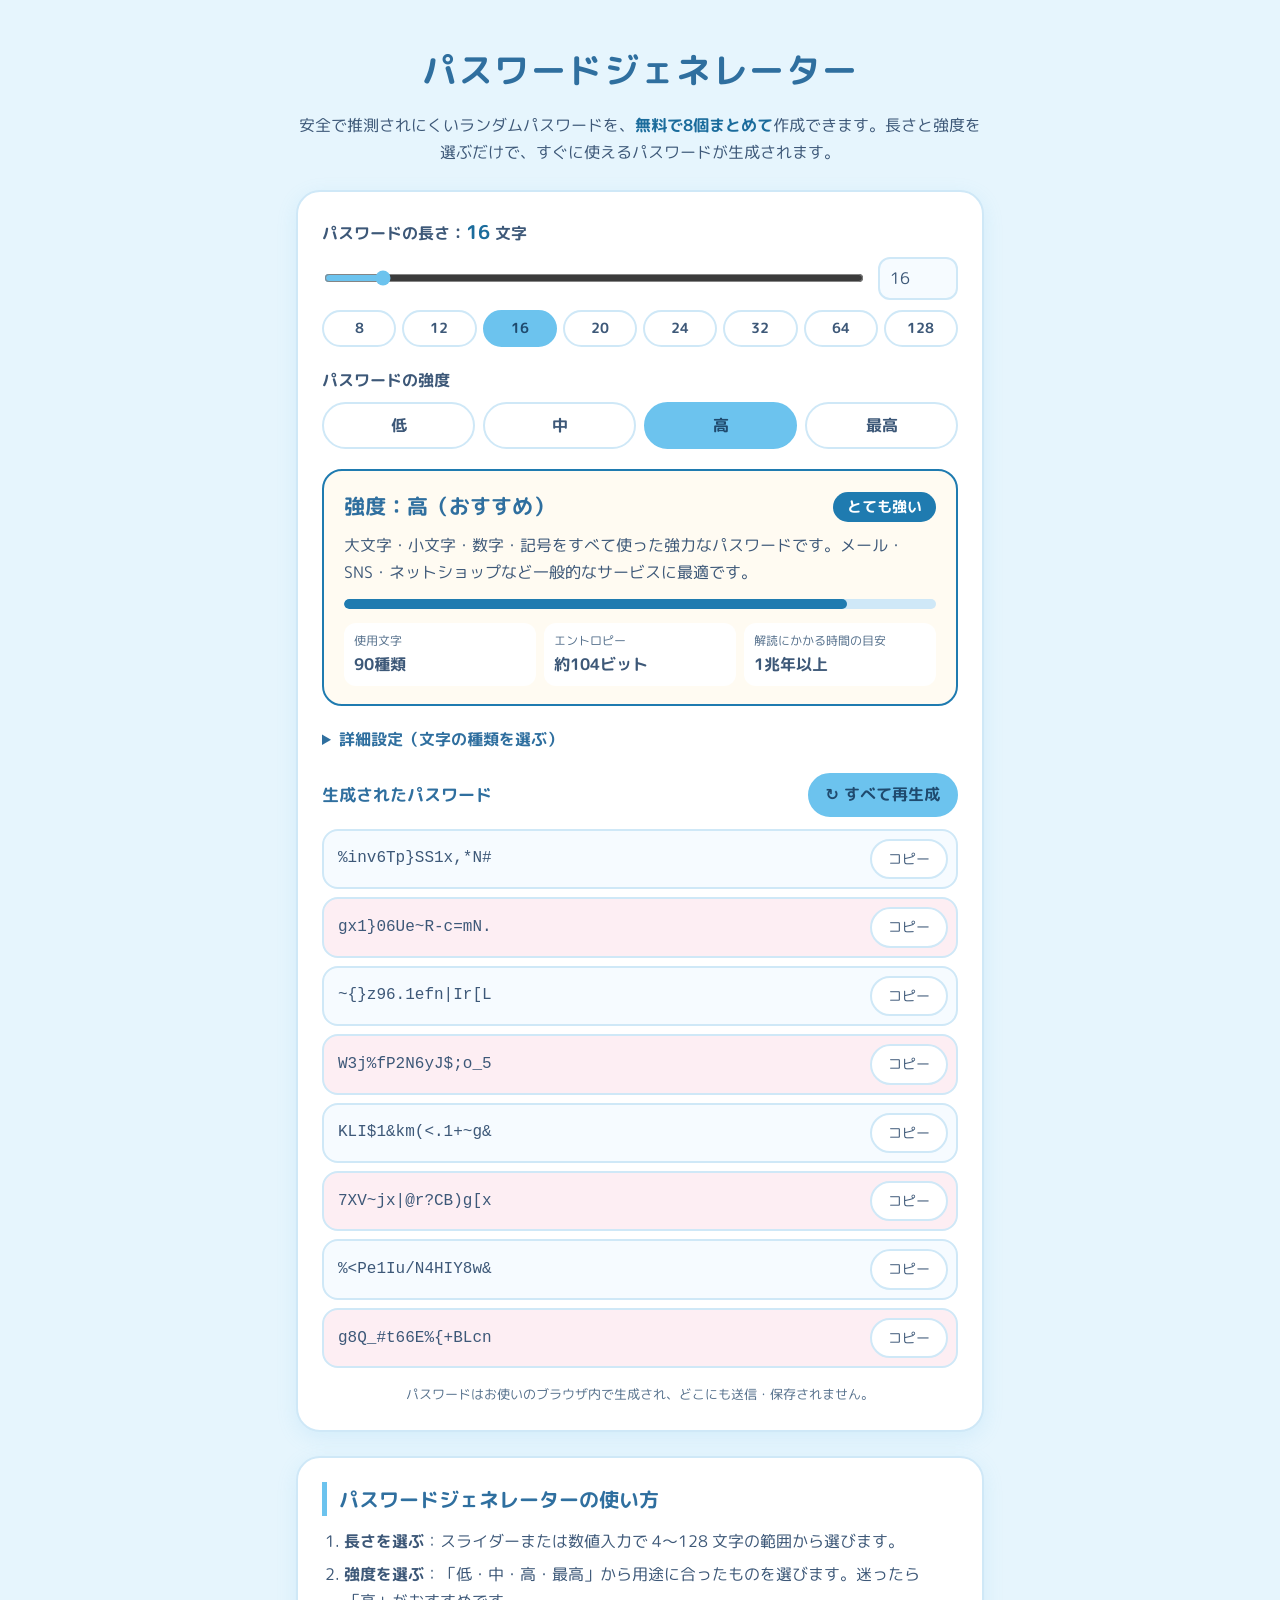
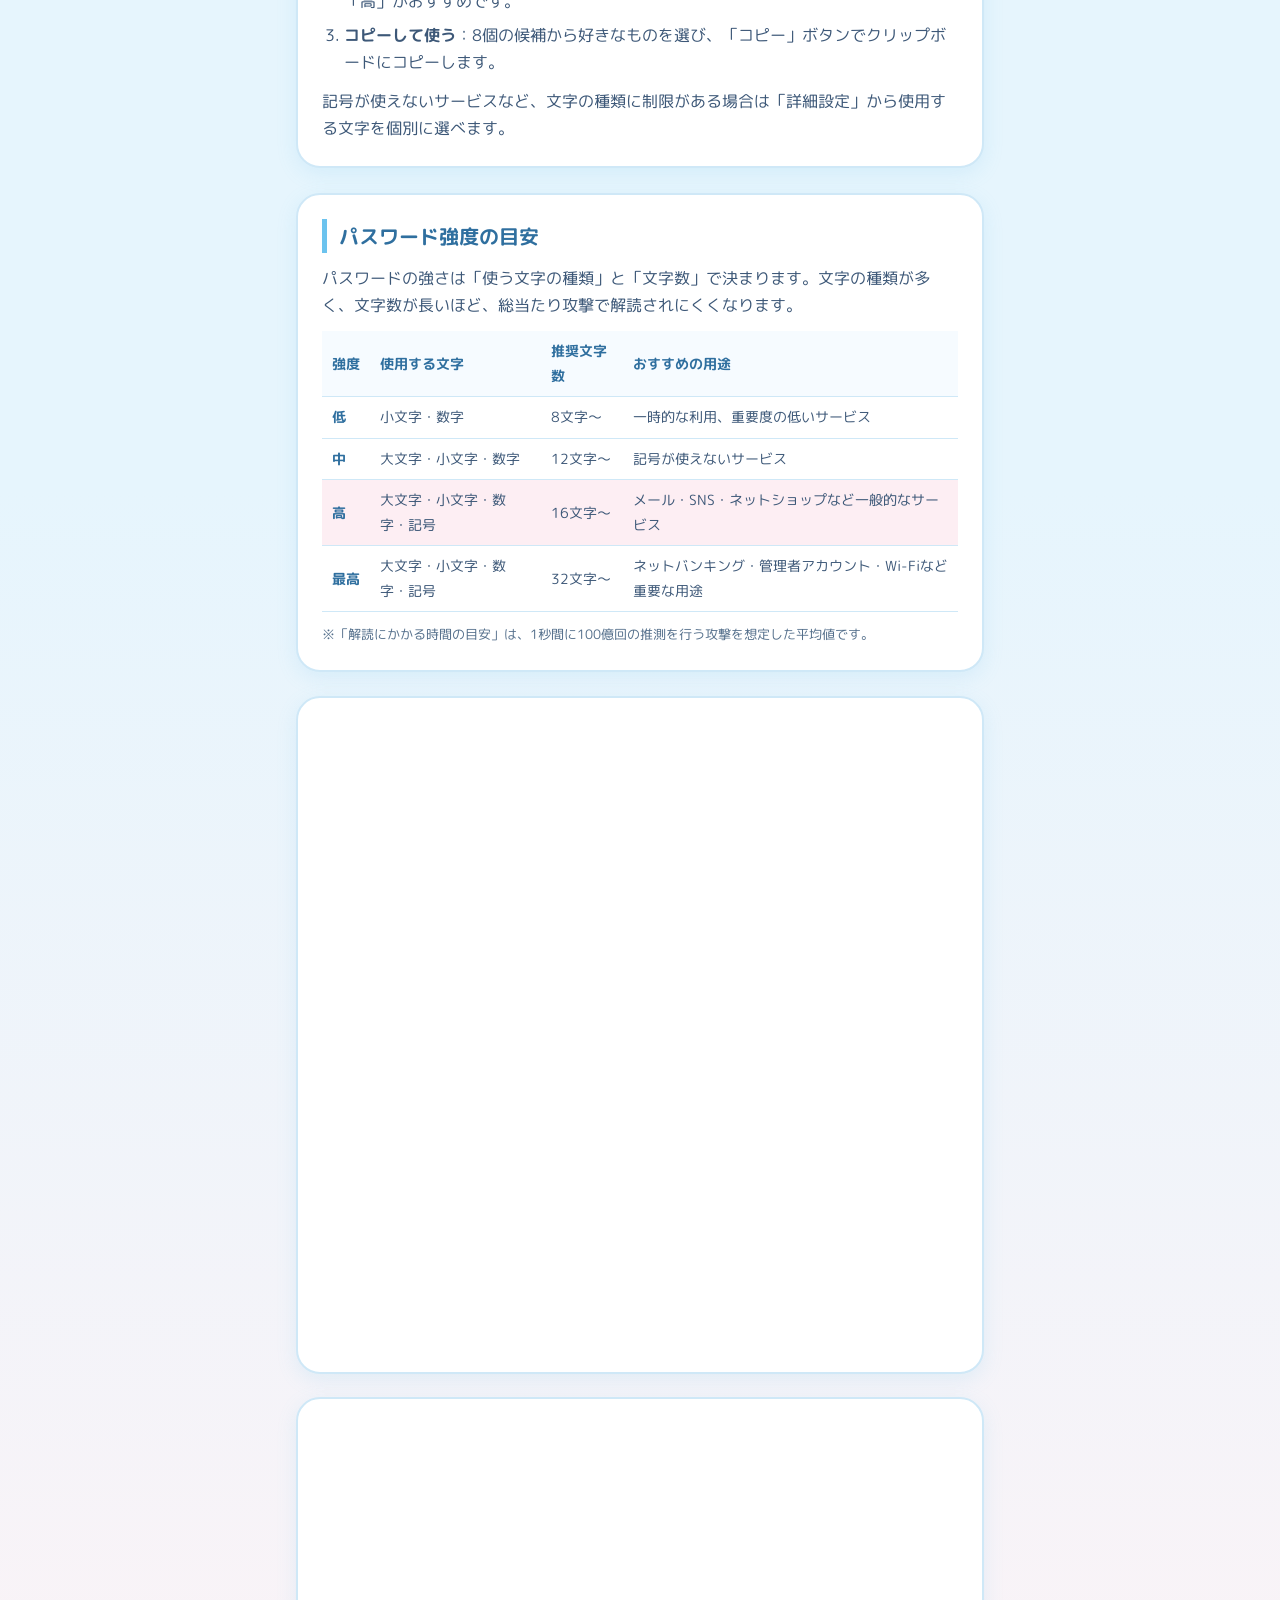
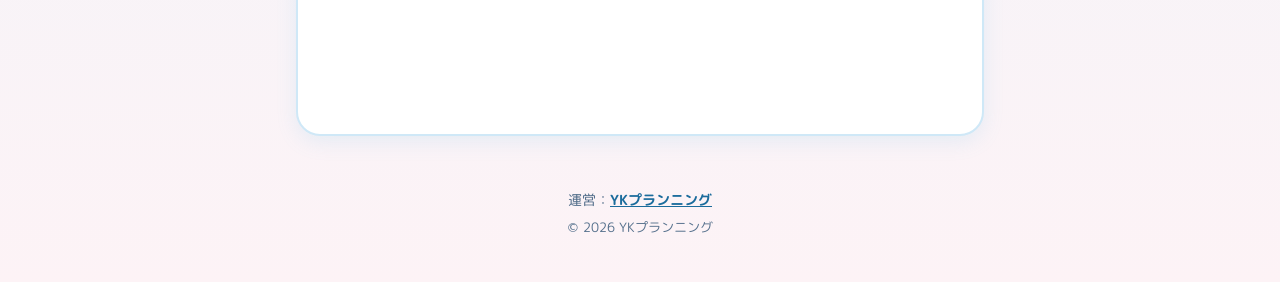
==== index.html @ ddbe7fe0 "Initial commit: password generator" ====
<!doctype html>
<html lang="ja">
<head>
  <meta charset="utf-8">
  <meta name="viewport" content="width=device-width, initial-scale=1">
  <title>パスワードジェネレーター｜安全なランダムパスワードを無料で一括生成</title>
  <meta name="description" content="安全で強力なランダムパスワードを無料で8個まとめて生成できるパスワードジェネレーター。長さ（4〜128文字）と強度（低・中・高・最高）を選ぶだけ。英大文字・小文字・数字・記号の指定や紛らわしい文字の除外にも対応。パスワードはブラウザ内で生成され、外部に送信されません。">
  <meta name="keywords" content="パスワードジェネレーター,パスワード生成,ランダムパスワード,パスワード作成,強力なパスワード,安全なパスワード,パスワード自動生成">
  <meta name="theme-color" content="#bfe6fa">
  <meta name="color-scheme" content="light">
  <link rel="canonical" href="https://password.yk-planning.jp/">
  <meta property="og:type" content="website">
  <meta property="og:url" content="https://password.yk-planning.jp/">
  <meta property="og:site_name" content="パスワードジェネレーター｜YKプランニング">
  <meta property="og:title" content="パスワードジェネレーター｜安全なランダムパスワードを無料で一括生成">
  <meta property="og:description" content="長さと強度を選ぶだけで、安全なパスワードを8個まとめて生成。ブラウザ内で完結し、外部に送信されません。">
  <meta property="og:locale" content="ja_JP">
  <meta name="twitter:card" content="summary">
  <link rel="icon" href="favicon.svg" type="image/svg+xml">
  <link rel="preload" href="fonts/mplus-rounded-400.woff2" as="font" type="font/woff2" crossorigin>
  <link rel="preload" href="fonts/mplus-rounded-700.woff2" as="font" type="font/woff2" crossorigin>
  <style>
    @font-face {
      font-family: "M PLUS Rounded 1c";
      font-weight: 400;
      font-display: swap;
      src: url("fonts/mplus-rounded-400.woff2") format("woff2");
    }

    @font-face {
      font-family: "M PLUS Rounded 1c";
      font-weight: 700;
      font-display: swap;
      src: url("fonts/mplus-rounded-700.woff2") format("woff2");
    }

    :root {
      --bg: #e6f5fd;
      --bg-accent: #fdf3f6;
      --card: #ffffff;
      --text: #3d5878;
      --heading: #2f6f9f;
      --muted: #55708c;
      --border: #cfe8f7;
      --accent: #6cc3ee;
      --accent-strong: #1b6c9c;
      --accent-hover: #93d3f3;
      --accent-text: #1f4a6e;
      --pink: #f6b9cb;
      --pink-soft: #fdeef3;
      --cream: #fffbf2;
      --input-bg: #f6fbff;
      /* OS がダークモードでもパステル配色を維持する */
      color-scheme: light;
    }

    * { box-sizing: border-box; }

    body {
      margin: 0;
      background: linear-gradient(180deg, var(--bg) 0%, var(--bg) 60%, var(--bg-accent) 100%);
      color: var(--text);
      font-family: "M PLUS Rounded 1c", system-ui, "Hiragino Maru Gothic ProN", "Hiragino Sans", "Noto Sans JP", sans-serif;
      line-height: 1.7;
    }

    main {
      max-width: 720px;
      margin: 0 auto;
      padding: 0 16px;
    }

    .site-header {
      max-width: 720px;
      margin: 0 auto;
      padding: 40px 16px 24px;
      text-align: center;
    }

    h1 {
      font-size: clamp(1.6rem, 5vw, 2.2rem);
      color: var(--heading);
      margin: 0 0 12px;
      letter-spacing: 0.04em;
    }

    .lead { margin: 0; }
    .lead strong { color: var(--accent-strong); }

    h2 {
      font-size: 1.25rem;
      color: var(--heading);
      margin: 0 0 12px;
      padding-left: 12px;
      border-left: 5px solid var(--accent);
    }

    h3 {
      font-size: 1.05rem;
      color: var(--heading);
      margin: 0;
    }

    .card {
      background: var(--card);
      border: 2px solid var(--border);
      border-radius: 24px;
      padding: 24px;
      margin-bottom: 24px;
      box-shadow: 0 6px 20px rgba(108, 195, 238, 0.15);
    }

    .visually-hidden {
      position: absolute;
      width: 1px;
      height: 1px;
      overflow: hidden;
      clip: rect(0 0 0 0);
    }

    button {
      font: inherit;
      cursor: pointer;
      border: 2px solid var(--border);
      border-radius: 999px;
      padding: 6px 16px;
      background: var(--card);
      color: var(--text);
      transition: background-color 0.15s, border-color 0.15s;
    }

    button:hover { border-color: var(--accent); background: var(--input-bg); }

    button.primary {
      background: var(--accent);
      border-color: var(--accent);
      color: var(--accent-text);
      font-weight: 700;
    }

    button.primary:hover { background: var(--accent-hover); border-color: var(--accent-hover); }

    .field { margin-bottom: 20px; }

    .field-title {
      display: block;
      margin-bottom: 8px;
      font-weight: 700;
    }

    .field-title strong { color: var(--accent-strong); font-size: 1.2em; }

    .length-row {
      display: flex;
      gap: 12px;
      align-items: center;
    }

    #length { flex: 1; accent-color: var(--accent); }

    #length-number {
      width: 80px;
      padding: 6px 10px;
      font: inherit;
      border: 2px solid var(--border);
      border-radius: 12px;
      background: var(--input-bg);
      color: var(--text);
    }

    .length-presets {
      display: grid;
      grid-template-columns: repeat(8, 1fr);
      gap: 6px;
      margin-top: 10px;
    }

    .length-presets button {
      padding: 4px 0;
      font-size: 0.9rem;
      font-weight: 700;
    }

    .length-presets button[aria-pressed="true"] {
      background: var(--accent);
      border-color: var(--accent);
      color: var(--accent-text);
    }

    @media (max-width: 520px) {
      .length-presets { grid-template-columns: repeat(4, 1fr); }
    }

    .levels {
      display: grid;
      grid-template-columns: repeat(4, 1fr);
      gap: 8px;
    }

    .levels label { position: relative; }
    .levels input { position: absolute; opacity: 0; }

    .levels span {
      display: block;
      text-align: center;
      padding: 8px 0;
      border: 2px solid var(--border);
      border-radius: 999px;
      cursor: pointer;
      font-weight: 700;
    }

    .levels input:checked + span {
      background: var(--accent);
      border-color: var(--accent);
      color: var(--accent-text);
    }

    .levels input:focus-visible + span { outline: 3px solid var(--pink); outline-offset: 2px; }

    /* 強度の説明ボックス */
    .strength-box {
      --level-color: var(--accent);
      background: var(--cream);
      border: 2px solid var(--level-color);
      border-radius: 20px;
      padding: 18px 20px;
      margin-bottom: 20px;
    }

    .strength-head {
      display: flex;
      align-items: center;
      justify-content: space-between;
      gap: 12px;
      flex-wrap: wrap;
    }

    .strength-level {
      font-size: 1.3rem;
      font-weight: 700;
      color: var(--heading);
    }

    .strength-badge {
      padding: 2px 14px;
      border-radius: 999px;
      background: var(--level-color);
      color: #fff;
      font-weight: 700;
      font-size: 0.95rem;
    }

    .strength-desc {
      margin: 8px 0 12px;
      font-size: 1rem;
    }

    .meter-bar {
      height: 10px;
      border-radius: 999px;
      background: var(--border);
      overflow: hidden;
    }

    #meter-fill {
      height: 100%;
      width: 0;
      border-radius: 999px;
      background: var(--level-color);
      transition: width 0.25s;
    }

    .strength-stats {
      display: grid;
      grid-template-columns: repeat(3, 1fr);
      gap: 8px;
      margin: 14px 0 0;
    }

    .strength-stats div {
      background: var(--card);
      border-radius: 12px;
      padding: 8px 10px;
    }

    .strength-stats dt {
      font-size: 0.75rem;
      color: var(--muted);
    }

    .strength-stats dd {
      margin: 0;
      font-weight: 700;
    }

    .advanced summary {
      cursor: pointer;
      font-weight: 700;
      color: var(--heading);
    }

    .options {
      display: grid;
      gap: 6px;
      margin-top: 10px;
    }

    .options input { accent-color: var(--accent); }

    /* 生成結果 */
    .results-head {
      display: flex;
      justify-content: space-between;
      align-items: center;
      gap: 12px;
      margin: 8px 0 12px;
      flex-wrap: wrap;
    }

    .results {
      list-style: none;
      margin: 0;
      padding: 0;
      display: grid;
      gap: 8px;
      min-height: 440px;
      align-content: start;
    }

    .results li {
      display: flex;
      align-items: center;
      gap: 8px;
      padding: 8px 8px 8px 14px;
      background: var(--input-bg);
      border: 2px solid var(--border);
      border-radius: 16px;
    }

    .results li:nth-child(even) { background: var(--pink-soft); }

    .results code {
      flex: 1;
      min-width: 0;
      font-family: ui-monospace, "SFMono-Regular", Consolas, monospace;
      font-size: 1rem;
      overflow-wrap: anywhere;
      user-select: all;
    }

    .results button { flex-shrink: 0; font-size: 0.9rem; }
    .results button.copied { background: var(--pink); border-color: var(--pink); color: var(--accent-text); }

    .note {
      margin: 16px 0 0;
      font-size: 0.8rem;
      color: var(--muted);
      text-align: center;
    }

    /* 解説コンテンツ */
    .content ol, .content ul { padding-left: 1.4em; margin: 0 0 12px; }
    .content li { margin-bottom: 6px; }
    .content p { margin: 0 0 12px; }
    .content p:last-child { margin-bottom: 0; }
    .small { font-size: 0.8rem; color: var(--muted); }

    .table-wrap { overflow-x: auto; margin-bottom: 12px; }

    table {
      width: 100%;
      border-collapse: collapse;
      font-size: 0.9rem;
    }

    th, td {
      padding: 8px 10px;
      border-bottom: 1px solid var(--border);
      text-align: left;
    }

    thead th {
      background: var(--input-bg);
      color: var(--heading);
    }

    tbody th { white-space: nowrap; color: var(--heading); }
    tr.recommended { background: var(--pink-soft); }

    .sources {
      margin-top: 16px;
      padding: 12px 16px;
      background: var(--input-bg);
      border-radius: 16px;
      font-size: 0.85rem;
    }

    .sources h3 { font-size: 0.9rem; margin-bottom: 4px; }
    .sources ul { margin: 0; }
    .sources li { margin-bottom: 2px; }
    .content a { color: var(--accent-strong); }

    /* 画面外の解説セクションはスクロールされるまでレイアウトを省略する */
    .content {
      content-visibility: auto;
      contain-intrinsic-size: auto 500px;
    }

    .faq details {
      border-bottom: 1px solid var(--border);
      padding: 10px 0;
    }

    .faq summary {
      cursor: pointer;
      font-weight: 700;
    }

    .faq details p { margin: 8px 0 0; }

    .site-footer {
      text-align: center;
      padding: 24px 16px 40px;
      font-size: 0.9rem;
      color: var(--muted);
    }

    .site-footer p { margin: 4px 0; }

    .site-footer a {
      color: var(--accent-strong);
      font-weight: 700;
    }

    .copyright { font-size: 0.8rem; }

    @media (max-width: 520px) {
      .card { padding: 18px 16px; }
      .strength-stats { grid-template-columns: 1fr; }
    }
  </style>
  <script type="application/ld+json">
  {
    "@context": "https://schema.org",
    "@type": "WebApplication",
    "name": "パスワードジェネレーター",
    "url": "https://password.yk-planning.jp/",
    "publisher": { "@type": "Organization", "name": "YKプランニング", "url": "https://yk-planning.jp/" },
    "description": "安全なランダムパスワードを無料で8個まとめて生成できるWebツール。長さと強度を自由に変更できます。",
    "applicationCategory": "SecurityApplication",
    "operatingSystem": "All",
    "inLanguage": "ja",
    "offers": { "@type": "Offer", "price": "0", "priceCurrency": "JPY" }
  }
  </script>
  <script type="application/ld+json">
  {
    "@context": "https://schema.org",
    "@type": "FAQPage",
    "mainEntity": [
      {
        "@type": "Question",
        "name": "生成したパスワードはどこかに保存・送信されますか？",
        "acceptedAnswer": { "@type": "Answer", "text": "いいえ。パスワードはお使いのブラウザ内でのみ生成され、サーバーへの送信や保存は一切行いません。" }
      },
      {
        "@type": "Question",
        "name": "パスワードは何文字にすればよいですか？",
        "acceptedAnswer": { "@type": "Answer", "text": "一般的なWebサービスでは英大文字・小文字・数字・記号を含む16文字以上を推奨します。金融サービスや管理者アカウントなど重要な用途では20文字以上がおすすめです。" }
      },
      {
        "@type": "Question",
        "name": "パスワードは定期的に変更したほうがよいですか？",
        "acceptedAnswer": { "@type": "Answer", "text": "いいえ、定期的な変更は不要です。総務省やNIST（米国国立標準技術研究所）も、定期変更を求めない方針を示しています。使い回しのない強力なパスワードを設定し、サービスからの流出など漏えいの事実があった場合にすぐ変更しましょう。" }
      },
      {
        "@type": "Question",
        "name": "どのくらい安全な乱数を使っていますか？",
        "acceptedAnswer": { "@type": "Answer", "text": "ブラウザ標準の暗号論的に安全な乱数生成器（Web Crypto API の crypto.getRandomValues）を使用しています。" }
      },
      {
        "@type": "Question",
        "name": "記号が使えないサービスではどうすればよいですか？",
        "acceptedAnswer": { "@type": "Answer", "text": "強度「中」を選ぶか、詳細設定で記号のチェックを外してください。その分、文字数を長めにすると強度を保てます。" }
      }
    ]
  }
  </script>
</head>
<body>
  <header class="site-header">
    <h1>パスワードジェネレーター</h1>
    <p class="lead">安全で推測されにくいランダムパスワードを、<strong>無料で8個まとめて</strong>作成できます。長さと強度を選ぶだけで、すぐに使えるパスワードが生成されます。</p>
  </header>

  <main>
    <section class="card tool" aria-labelledby="tool-title">
      <h2 id="tool-title" class="visually-hidden">パスワードを生成する</h2>

      <div class="field">
        <label for="length" class="field-title">パスワードの長さ：<strong id="length-value">16</strong> 文字</label>
        <div class="length-row">
          <input id="length" type="range" min="4" max="128" value="16">
          <input id="length-number" type="number" min="4" max="128" value="16" aria-label="パスワードの長さ（数値）">
        </div>
        <div class="length-presets" role="group" aria-label="よく使う長さ">
          <button type="button" data-length="8">8</button>
          <button type="button" data-length="12">12</button>
          <button type="button" data-length="16">16</button>
          <button type="button" data-length="20">20</button>
          <button type="button" data-length="24">24</button>
          <button type="button" data-length="32">32</button>
          <button type="button" data-length="64">64</button>
          <button type="button" data-length="128">128</button>
        </div>
      </div>

      <div class="field">
        <span class="field-title">パスワードの強度</span>
        <div class="levels" role="radiogroup" aria-label="パスワードの強度">
          <label><input type="radio" name="level" value="low"><span>低</span></label>
          <label><input type="radio" name="level" value="medium"><span>中</span></label>
          <label><input type="radio" name="level" value="high" checked><span>高</span></label>
          <label><input type="radio" name="level" value="max"><span>最高</span></label>
        </div>
      </div>

      <div id="strength-box" class="strength-box" aria-live="polite">
        <div class="strength-head">
          <span id="strength-level" class="strength-level"></span>
          <span id="strength-badge" class="strength-badge"></span>
        </div>
        <p id="strength-desc" class="strength-desc"></p>
        <div class="meter-bar"><div id="meter-fill"></div></div>
        <dl class="strength-stats">
          <div><dt>使用文字</dt><dd id="stat-chars"></dd></div>
          <div><dt>エントロピー</dt><dd id="stat-bits"></dd></div>
          <div><dt>解読にかかる時間の目安</dt><dd id="stat-time"></dd></div>
        </dl>
      </div>

      <details class="field advanced">
        <summary>詳細設定（文字の種類を選ぶ）</summary>
        <div class="options">
          <label><input type="checkbox" id="opt-lower"> 小文字（a-z）</label>
          <label><input type="checkbox" id="opt-upper"> 大文字（A-Z）</label>
          <label><input type="checkbox" id="opt-digits"> 数字（0-9）</label>
          <label><input type="checkbox" id="opt-symbols"> 記号（!@#$%など）</label>
          <label><input type="checkbox" id="opt-ambiguous"> 紛らわしい文字を除外（0 O o 1 l I |）</label>
        </div>
      </details>

      <div class="results-head">
        <h3>生成されたパスワード</h3>
        <button id="generate" type="button" class="primary">↻ すべて再生成</button>
      </div>
      <ol id="results" class="results"></ol>
      <p class="note">パスワードはお使いのブラウザ内で生成され、どこにも送信・保存されません。</p>
    </section>

    <section class="card content">
      <h2>パスワードジェネレーターの使い方</h2>
      <ol>
        <li><strong>長さを選ぶ</strong>：スライダーまたは数値入力で 4〜128 文字の範囲から選びます。</li>
        <li><strong>強度を選ぶ</strong>：「低・中・高・最高」から用途に合ったものを選びます。迷ったら「高」がおすすめです。</li>
        <li><strong>コピーして使う</strong>：8個の候補から好きなものを選び、「コピー」ボタンでクリップボードにコピーします。</li>
      </ol>
      <p>記号が使えないサービスなど、文字の種類に制限がある場合は「詳細設定」から使用する文字を個別に選べます。</p>
    </section>

    <section class="card content">
      <h2>パスワード強度の目安</h2>
      <p>パスワードの強さは「使う文字の種類」と「文字数」で決まります。文字の種類が多く、文字数が長いほど、総当たり攻撃で解読されにくくなります。</p>
      <div class="table-wrap">
        <table>
          <thead>
            <tr><th>強度</th><th>使用する文字</th><th>推奨文字数</th><th>おすすめの用途</th></tr>
          </thead>
          <tbody>
            <tr><th>低</th><td>小文字・数字</td><td>8文字〜</td><td>一時的な利用、重要度の低いサービス</td></tr>
            <tr><th>中</th><td>大文字・小文字・数字</td><td>12文字〜</td><td>記号が使えないサービス</td></tr>
            <tr class="recommended"><th>高</th><td>大文字・小文字・数字・記号</td><td>16文字〜</td><td>メール・SNS・ネットショップなど一般的なサービス</td></tr>
            <tr><th>最高</th><td>大文字・小文字・数字・記号</td><td>32文字〜</td><td>ネットバンキング・管理者アカウント・Wi-Fiなど重要な用途</td></tr>
          </tbody>
        </table>
      </div>
      <p class="small">※「解読にかかる時間の目安」は、1秒間に100億回の推測を行う攻撃を想定した平均値です。</p>
    </section>

    <section class="card content">
      <h2>安全なパスワードを作る・管理するコツ</h2>
      <ul>
        <li><strong>使い回さない</strong>：サービスごとに異なるパスワードを設定しましょう。1か所から漏れると、他のサービスにも不正ログインされる危険があります。</li>
        <li><strong>長くする</strong>：文字数を増やすことが、最も効果的に強度を上げる方法です。</li>
        <li><strong>推測できる情報を避ける</strong>：名前・誕生日・電話番号・辞書にある単語は避けましょう。</li>
        <li><strong>パスワードマネージャーを使う</strong>：複雑なパスワードを覚える必要がなくなり、安全に管理できます。</li>
        <li><strong>二段階認証を設定する</strong>：パスワードが漏れても、不正ログインを防ぎやすくなります。</li>
        <li><strong>定期的に変更する必要はない</strong>：かつては「パスワードは定期的に変えるべき」とされていましたが、現在は推奨されていません。定期変更を強制すると、覚えやすい単純なパスワードや、末尾の数字だけを変えたパスワードを使いがちになり、かえって安全性が下がるためです。大切なのは、<strong>サービスごとに使い回さない、長く推測されにくいパスワード</strong>を設定することです。ただし、サービスからの流出や不正ログインなど、パスワードが漏れた事実がある場合は、すぐに変更しましょう。</li>
      </ul>
      <div class="sources">
        <h3>出典</h3>
        <ul>
          <li>総務省「<a href="https://www.soumu.go.jp/main_sosiki/cybersecurity/kokumin/security/business/staff/06/" target="_blank" rel="noopener">安全なパスワードの設定・管理</a>」（国民のためのサイバーセキュリティサイト）</li>
          <li>NIST（米国国立標準技術研究所）「<a href="https://pages.nist.gov/800-63-4/sp800-63b.html" target="_blank" rel="noopener">SP 800-63B Digital Identity Guidelines: Authentication and Authenticator Management</a>」3.1.1.2 Password Verifiers</li>
        </ul>
      </div>
    </section>

    <section class="card content faq">
      <h2>よくある質問</h2>
      <details>
        <summary>生成したパスワードはどこかに保存・送信されますか？</summary>
        <p>いいえ。パスワードはお使いのブラウザ内でのみ生成され、サーバーへの送信や保存は一切行いません。</p>
      </details>
      <details>
        <summary>パスワードは何文字にすればよいですか？</summary>
        <p>一般的なWebサービスでは英大文字・小文字・数字・記号を含む16文字以上を推奨します。金融サービスや管理者アカウントなど重要な用途では20文字以上がおすすめです。</p>
      </details>
      <details>
        <summary>パスワードは定期的に変更したほうがよいですか？</summary>
        <p>いいえ、定期的な変更は不要です。総務省やNIST（米国国立標準技術研究所）も、定期変更を求めない方針を示しています。使い回しのない強力なパスワードを設定し、サービスからの流出など漏えいの事実があった場合にすぐ変更しましょう。</p>
      </details>
      <details>
        <summary>どのくらい安全な乱数を使っていますか？</summary>
        <p>ブラウザ標準の暗号論的に安全な乱数生成器（Web Crypto API の <code>crypto.getRandomValues</code>）を使用しています。</p>
      </details>
      <details>
        <summary>記号が使えないサービスではどうすればよいですか？</summary>
        <p>強度「中」を選ぶか、詳細設定で記号のチェックを外してください。その分、文字数を長めにすると強度を保てます。</p>
      </details>
    </section>
  </main>

  <footer class="site-footer">
    <p>運営：<a href="https://yk-planning.jp/" target="_blank" rel="noopener">YKプランニング</a></p>
    <p class="copyright">&copy; <span id="year">2026</span> YKプランニング</p>
  </footer>

  <script src="app.js" defer></script>
</body>
</html>
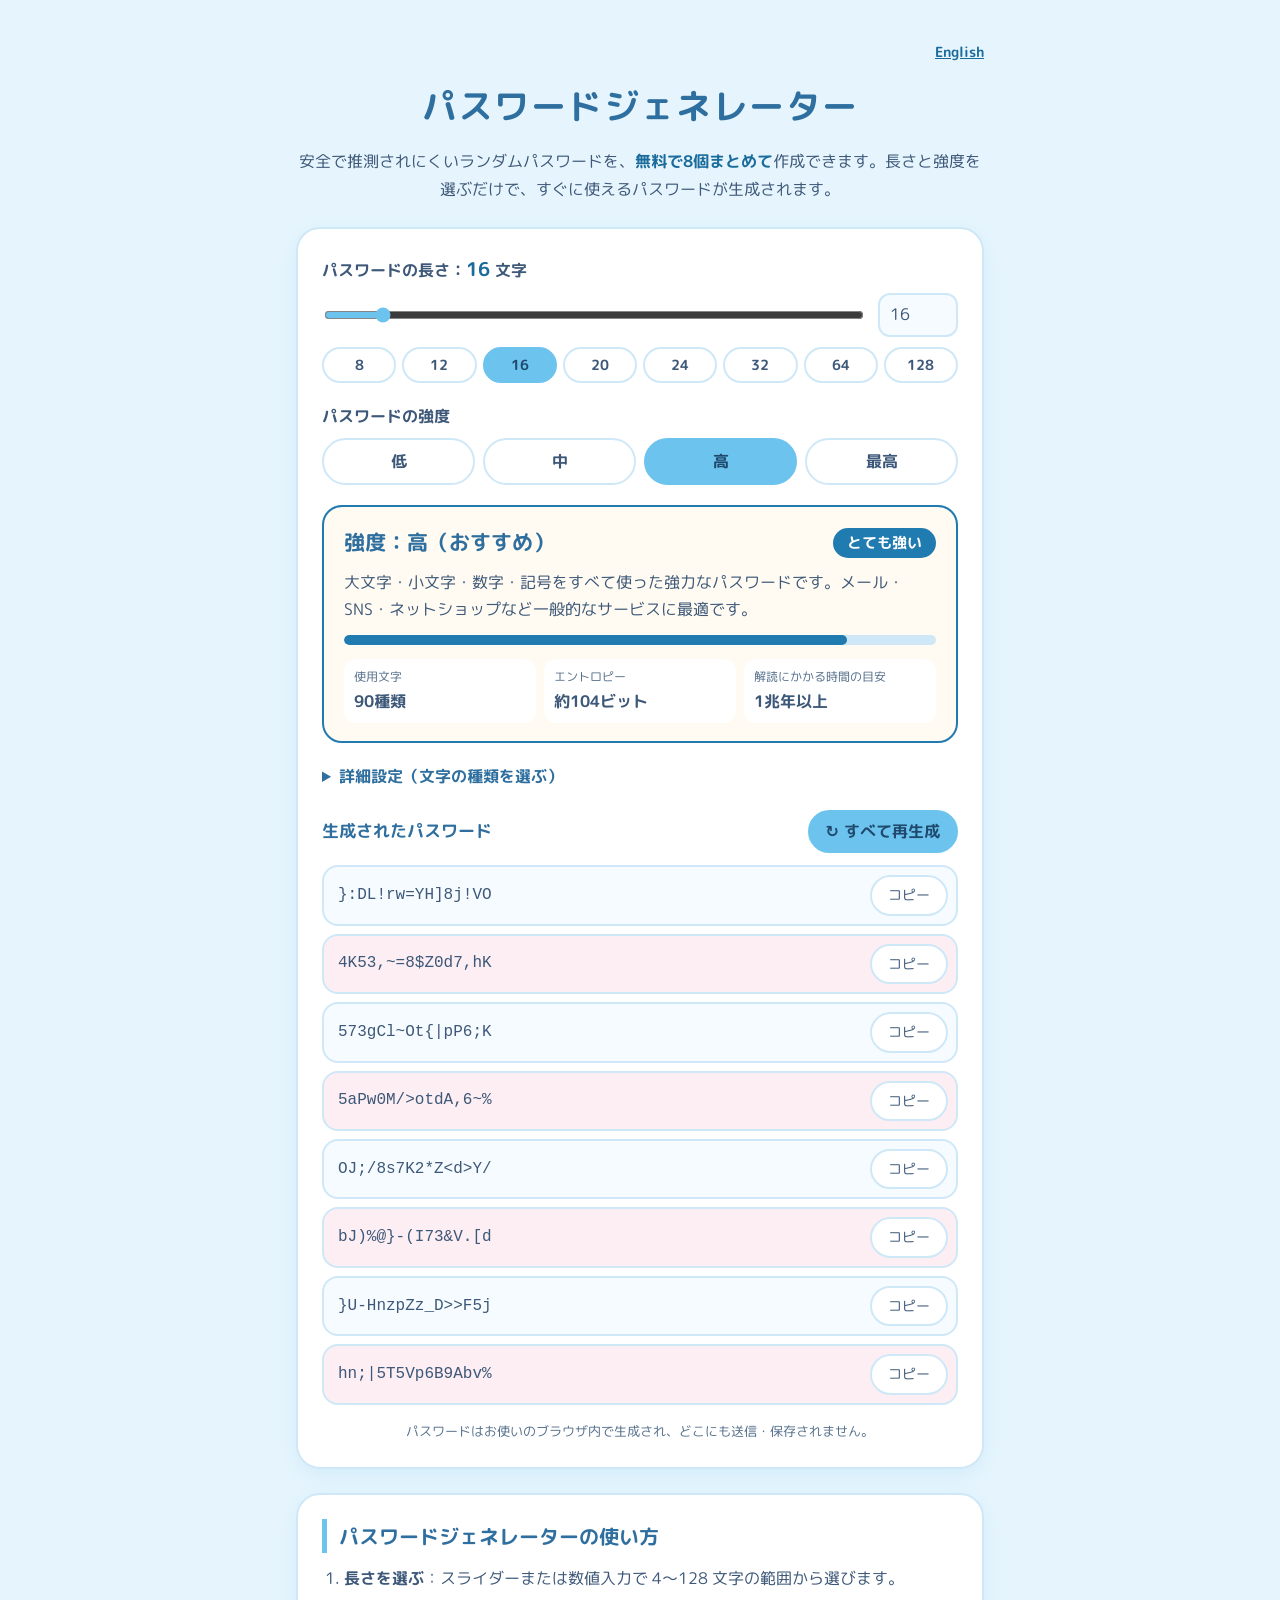
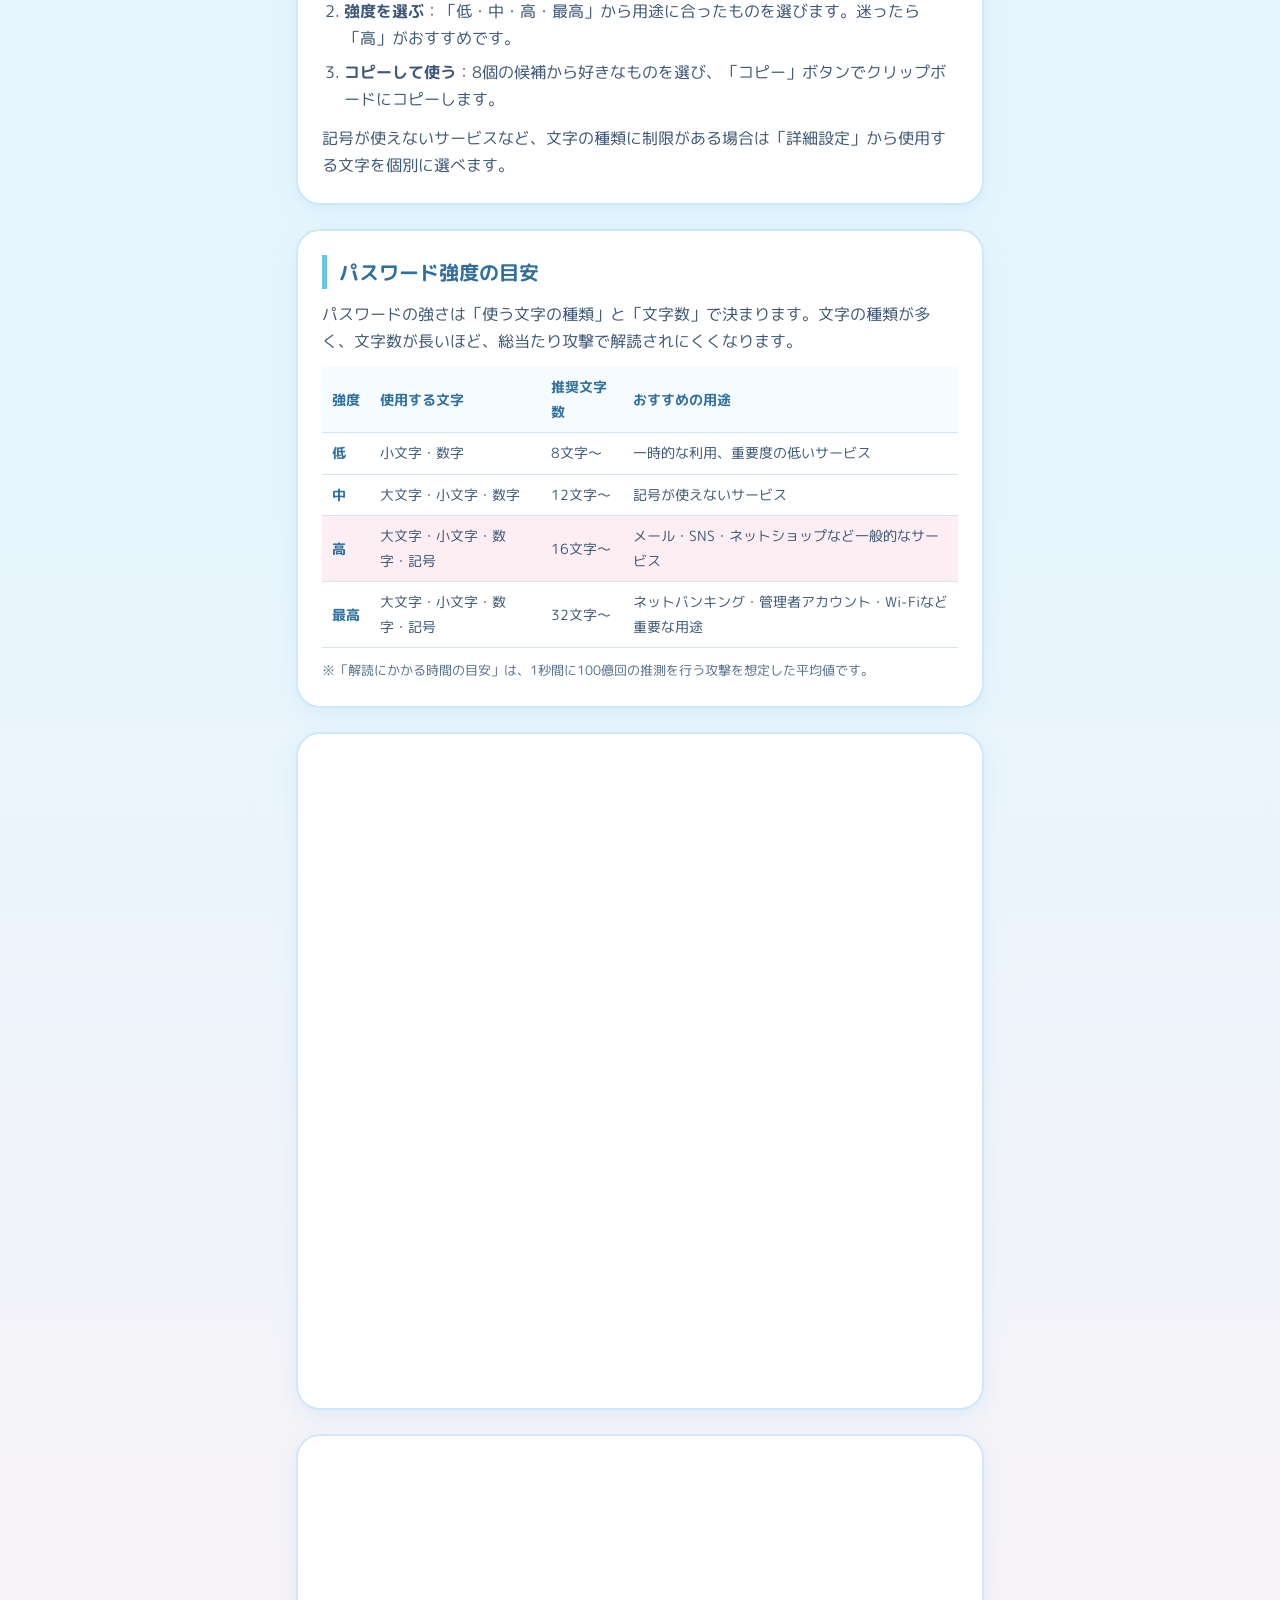
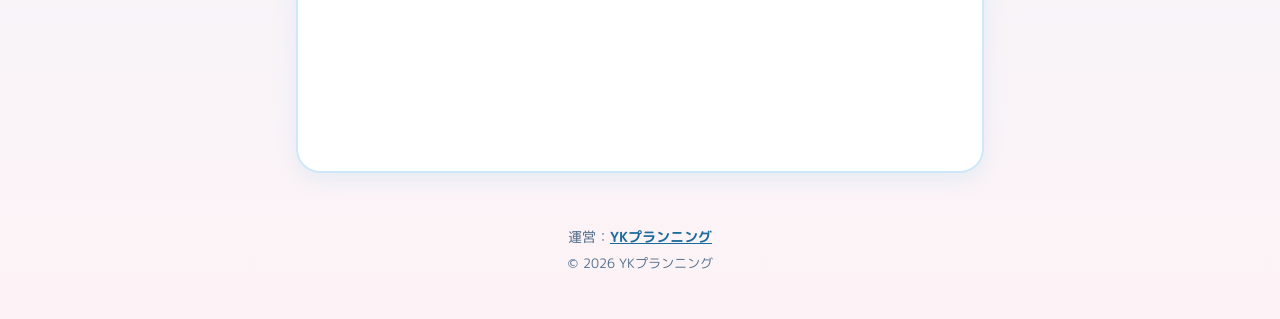
==== commit 75da2f63: "英語版を追加し、レイアウトシフトとアクセス解析のCSPエラーを修正" ====
--- a/index.html
+++ b/index.html
@@ -9,29 +9,33 @@
   <meta name="theme-color" content="#bfe6fa">
   <meta name="color-scheme" content="light">
   <link rel="canonical" href="https://password.yk-planning.jp/">
+  <link rel="alternate" hreflang="ja" href="https://password.yk-planning.jp/">
+  <link rel="alternate" hreflang="en" href="https://password.yk-planning.jp/en/">
+  <link rel="alternate" hreflang="x-default" href="https://password.yk-planning.jp/">
   <meta property="og:type" content="website">
   <meta property="og:url" content="https://password.yk-planning.jp/">
   <meta property="og:site_name" content="パスワードジェネレーター｜YKプランニング">
   <meta property="og:title" content="パスワードジェネレーター｜安全なランダムパスワードを無料で一括生成">
   <meta property="og:description" content="長さと強度を選ぶだけで、安全なパスワードを8個まとめて生成。ブラウザ内で完結し、外部に送信されません。">
   <meta property="og:locale" content="ja_JP">
+  <meta property="og:locale:alternate" content="en_US">
   <meta name="twitter:card" content="summary">
-  <link rel="icon" href="favicon.svg" type="image/svg+xml">
-  <link rel="preload" href="fonts/mplus-rounded-400.woff2" as="font" type="font/woff2" crossorigin>
-  <link rel="preload" href="fonts/mplus-rounded-700.woff2" as="font" type="font/woff2" crossorigin>
-  <style>
+  <link rel="icon" href="/favicon.svg" type="image/svg+xml">
+  <link rel="preload" href="/fonts/mplus-rounded-400.woff2" as="font" type="font/woff2" crossorigin>
+  <link rel="preload" href="/fonts/mplus-rounded-700.woff2" as="font" type="font/woff2" crossorigin>
+  <style id="site-css">
     @font-face {
       font-family: "M PLUS Rounded 1c";
       font-weight: 400;
-      font-display: swap;
-      src: url("fonts/mplus-rounded-400.woff2") format("woff2");
+      font-display: optional;
+      src: url("/fonts/mplus-rounded-400.woff2") format("woff2");
     }
 
     @font-face {
       font-family: "M PLUS Rounded 1c";
       font-weight: 700;
-      font-display: swap;
-      src: url("fonts/mplus-rounded-700.woff2") format("woff2");
+      font-display: optional;
+      src: url("/fonts/mplus-rounded-700.woff2") format("woff2");
     }
 
     :root {
@@ -85,6 +89,14 @@
     }
 
     .lead { margin: 0; }
+
+    .lang-switch {
+      margin: 0 0 12px;
+      text-align: right;
+      font-size: 0.9rem;
+    }
+
+    .lang-switch a { color: var(--accent-strong); font-weight: 700; }
     .lead strong { color: var(--accent-strong); }
 
     h2 {
@@ -490,6 +502,7 @@
 </head>
 <body>
   <header class="site-header">
+    <p class="lang-switch"><a href="/en/" hreflang="en" lang="en">English</a></p>
     <h1>パスワードジェネレーター</h1>
     <p class="lead">安全で推測されにくいランダムパスワードを、<strong>無料で8個まとめて</strong>作成できます。長さと強度を選ぶだけで、すぐに使えるパスワードが生成されます。</p>
   </header>
@@ -507,7 +520,7 @@
         <div class="length-presets" role="group" aria-label="よく使う長さ">
           <button type="button" data-length="8">8</button>
           <button type="button" data-length="12">12</button>
-          <button type="button" data-length="16">16</button>
+          <button type="button" data-length="16" aria-pressed="true">16</button>
           <button type="button" data-length="20">20</button>
           <button type="button" data-length="24">24</button>
           <button type="button" data-length="32">32</button>
@@ -526,17 +539,18 @@
         </div>
       </div>
 
-      <div id="strength-box" class="strength-box" aria-live="polite">
+      <!-- 初期表示（強度「高」・16文字）の内容を入れておき、JS 実行時のレイアウトシフトを防ぐ -->
+      <div id="strength-box" class="strength-box" aria-live="polite" style="--level-color: #1f7bb0">
         <div class="strength-head">
-          <span id="strength-level" class="strength-level"></span>
-          <span id="strength-badge" class="strength-badge"></span>
+          <span id="strength-level" class="strength-level">強度：高（おすすめ）</span>
+          <span id="strength-badge" class="strength-badge">とても強い</span>
         </div>
-        <p id="strength-desc" class="strength-desc"></p>
-        <div class="meter-bar"><div id="meter-fill"></div></div>
+        <p id="strength-desc" class="strength-desc">大文字・小文字・数字・記号をすべて使った強力なパスワードです。メール・SNS・ネットショップなど一般的なサービスに最適です。</p>
+        <div class="meter-bar"><div id="meter-fill" style="width: 85%"></div></div>
         <dl class="strength-stats">
-          <div><dt>使用文字</dt><dd id="stat-chars"></dd></div>
-          <div><dt>エントロピー</dt><dd id="stat-bits"></dd></div>
-          <div><dt>解読にかかる時間の目安</dt><dd id="stat-time"></dd></div>
+          <div><dt>使用文字</dt><dd id="stat-chars">90種類</dd></div>
+          <div><dt>エントロピー</dt><dd id="stat-bits">約104ビット</dd></div>
+          <div><dt>解読にかかる時間の目安</dt><dd id="stat-time">1兆年以上</dd></div>
         </dl>
       </div>
 
@@ -555,7 +569,16 @@
         <h3>生成されたパスワード</h3>
         <button id="generate" type="button" class="primary">↻ すべて再生成</button>
       </div>
-      <ol id="results" class="results"></ol>
+      <ol id="results" class="results">
+        <li><code>&nbsp;</code><button type="button" disabled>コピー</button></li>
+        <li><code>&nbsp;</code><button type="button" disabled>コピー</button></li>
+        <li><code>&nbsp;</code><button type="button" disabled>コピー</button></li>
+        <li><code>&nbsp;</code><button type="button" disabled>コピー</button></li>
+        <li><code>&nbsp;</code><button type="button" disabled>コピー</button></li>
+        <li><code>&nbsp;</code><button type="button" disabled>コピー</button></li>
+        <li><code>&nbsp;</code><button type="button" disabled>コピー</button></li>
+        <li><code>&nbsp;</code><button type="button" disabled>コピー</button></li>
+      </ol>
       <p class="note">パスワードはお使いのブラウザ内で生成され、どこにも送信・保存されません。</p>
     </section>
 
@@ -637,6 +660,6 @@
     <p class="copyright">&copy; <span id="year">2026</span> YKプランニング</p>
   </footer>
 
-  <script src="app.js" defer></script>
+  <script src="/app.js" defer></script>
 </body>
 </html>
